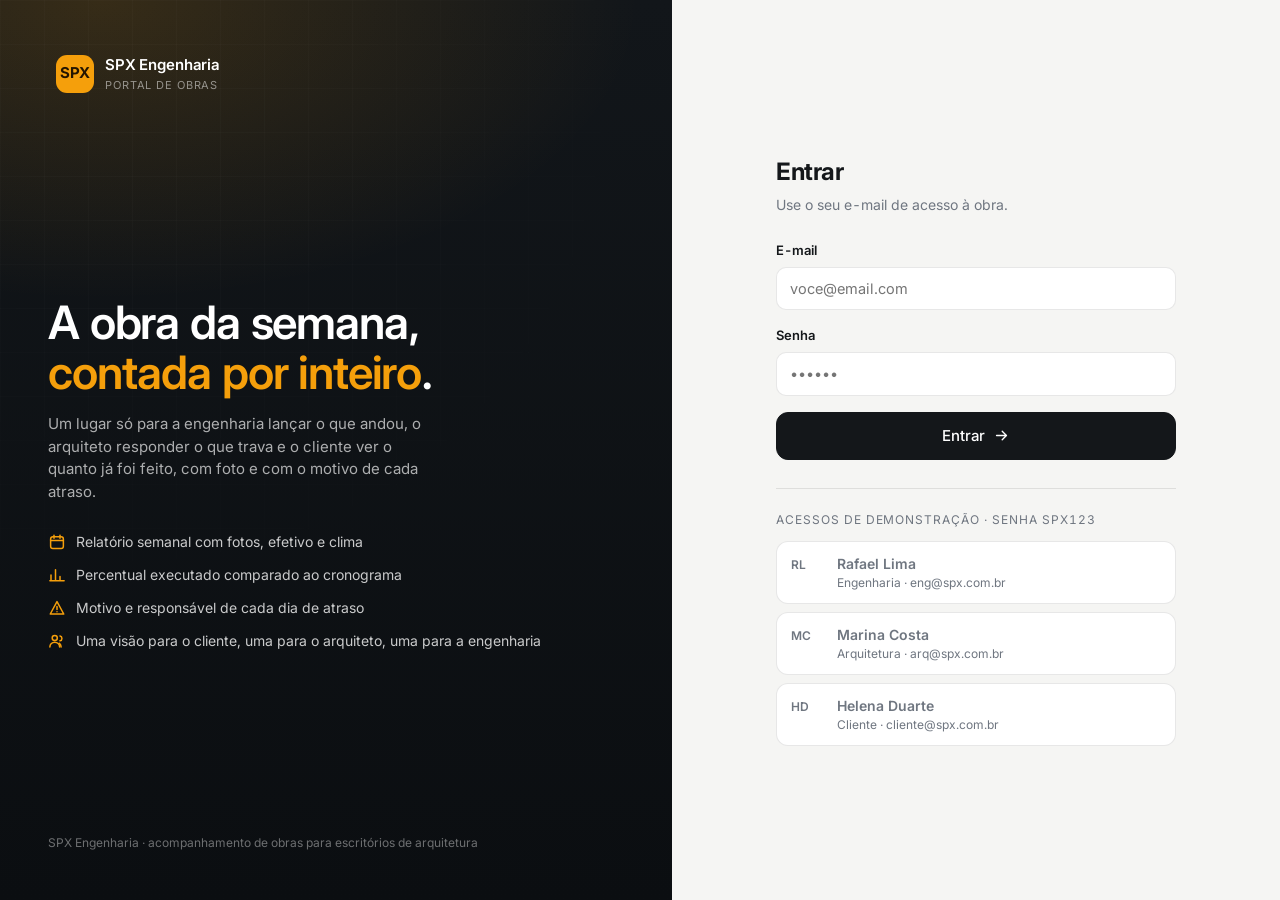
==== spx/index.html @ 7b4299b1 "Portal de obras da SPX para acompanhamento semanal Aplicativo em spx/ para a engenharia acompanhar o" ====
<!doctype html>
<html lang="pt-BR">
<head>
<meta charset="utf-8">
<meta name="viewport" content="width=device-width, initial-scale=1, viewport-fit=cover">
<title>SPX Engenharia · Portal de Obras</title>
<meta name="description" content="Portal da SPX Engenharia para acompanhar obras com escritórios de arquitetura: relatório semanal com fotos, percentual executado, motivos de atraso e uma visão para o cliente, uma para o arquiteto e uma para a engenharia.">
<meta name="theme-color" content="#12161a">
<meta name="color-scheme" content="light">
<link rel="preconnect" href="https://fonts.googleapis.com">
<link rel="preconnect" href="https://fonts.gstatic.com" crossorigin>
<link href="https://fonts.googleapis.com/css2?family=Inter:wght@400;500;600;700&display=swap" rel="stylesheet">
<link rel="stylesheet" href="assets/css/app.css">
<link rel="icon" href="data:image/svg+xml,<svg xmlns='http://www.w3.org/2000/svg' viewBox='0 0 100 100'><rect width='100' height='100' rx='24' fill='%2312161a'/><text y='64' x='50' text-anchor='middle' font-size='34' font-family='sans-serif' font-weight='700' fill='%23f59f0b'>SPX</text></svg>">
</head>
<body>

<div id="app">
  <div style="min-height:100dvh;display:grid;place-items:center;color:#6f7680;font-family:sans-serif">
    Carregando o portal...
  </div>
</div>

<noscript>
  <p style="padding:24px;font-family:sans-serif">
    Este portal precisa de JavaScript ativo para funcionar.
  </p>
</noscript>

<script src="assets/js/db.js"></script>
<script src="assets/js/ui.js"></script>
<script src="assets/js/telas.js"></script>
<script src="assets/js/app.js"></script>
</body>
</html>
---- spx/assets/css/app.css ----
/* ============================================================
   SPX Engenharia · Portal de Obras
   Sistema visual: grafite + âmbar de sinalização
   ============================================================ */

:root{
  --bg:#f5f5f3;
  --surface:#fff;
  --surface-2:#fafaf8;
  --ink:#14171a;
  --ink-2:#3d444d;
  --muted:#6f7680;
  --line:rgba(20,23,26,.10);
  --line-2:rgba(20,23,26,.06);

  --brand:#12161a;
  --brand-2:#1b2127;
  --accent:#f59f0b;
  --accent-ink:#7a4a00;
  --accent-soft:#fef3dd;

  --ok:#16a34a;      --ok-soft:#e7f6ec;
  --warn:#d97706;    --warn-soft:#fdf0dc;
  --bad:#dc2626;     --bad-soft:#fdeaea;
  --info:#2563eb;    --info-soft:#e8effd;

  --r-sm:8px; --r:12px; --r-lg:18px; --r-xl:24px;
  --shadow:0 1px 2px rgba(16,20,24,.05), 0 8px 24px -12px rgba(16,20,24,.18);
  --shadow-lg:0 24px 60px -24px rgba(16,20,24,.35);
  --side-w:250px;
  --font:'Inter',-apple-system,BlinkMacSystemFont,'Segoe UI',sans-serif;
}

*,*::before,*::after{box-sizing:border-box}
html{-webkit-text-size-adjust:100%}
body{
  margin:0;background:var(--bg);color:var(--ink);
  font-family:var(--font);font-size:15px;line-height:1.5;
  -webkit-font-smoothing:antialiased;
  font-variant-numeric:tabular-nums;
}
h1,h2,h3,h4,p,figure{margin:0}
button,input,select,textarea{font:inherit;color:inherit}
a{color:inherit;text-decoration:none}
img{max-width:100%;display:block}
/* Todo ícone do app é traçado, nunca preenchido. Regras específicas
   mais adiante ajustam tamanho onde ele precisa ser maior. */
svg{display:block}
svg:not(.donut){width:18px;height:18px;flex:none;fill:none;stroke:currentColor;stroke-width:1.75;stroke-linecap:round;stroke-linejoin:round}
.donut-legend svg,.card__head > svg,.chip svg,.tag svg,.pend__m svg{width:16px;height:16px}
[hidden]{display:none !important}

.sr{position:absolute;width:1px;height:1px;padding:0;margin:-1px;overflow:hidden;clip:rect(0 0 0 0);white-space:nowrap;border:0}

/* ───────────────────────── Login ───────────────────────── */
.login{
  min-height:100dvh;display:grid;grid-template-columns:1.05fr .95fr;
  background:var(--brand);color:#fff;
}
.login__side{
  padding:48px;display:flex;flex-direction:column;justify-content:space-between;
  background:
    radial-gradient(900px 500px at 15% 0%, rgba(245,159,11,.16), transparent 60%),
    linear-gradient(180deg,#12161a,#0b0e11);
  position:relative;overflow:hidden;
}
.login__side::after{
  content:"";position:absolute;inset:0;opacity:.5;
  background-image:linear-gradient(rgba(255,255,255,.045) 1px,transparent 1px),
                   linear-gradient(90deg,rgba(255,255,255,.045) 1px,transparent 1px);
  background-size:44px 44px;
  -webkit-mask-image:radial-gradient(120% 90% at 20% 10%,#000,transparent 75%);
          mask-image:radial-gradient(120% 90% at 20% 10%,#000,transparent 75%);
}
.login__side > *{position:relative;z-index:1}
.login__pitch h1{font-size:clamp(30px,4.2vw,46px);line-height:1.08;letter-spacing:-.025em;font-weight:600;margin-bottom:16px}
.login__pitch h1 em{font-style:normal;color:var(--accent)}
.login__pitch p{color:rgba(255,255,255,.66);max-width:44ch}
.login__feats{list-style:none;padding:0;margin:28px 0 0;display:grid;gap:12px}
.login__feats li{display:flex;gap:10px;align-items:flex-start;color:rgba(255,255,255,.78);font-size:14px}
.login__feats svg{width:18px;height:18px;flex:none;margin-top:2px;stroke:var(--accent);stroke-width:2;fill:none}
.login__form{background:var(--bg);color:var(--ink);display:flex;align-items:center;justify-content:center;padding:40px 24px}
.login__box{width:min(400px,100%)}
.login__box h2{font-size:24px;letter-spacing:-.02em;margin-bottom:4px}
.login__box .sub{color:var(--muted);font-size:14px;margin-bottom:26px}
.login__err{background:var(--bad-soft);color:var(--bad);border-radius:var(--r);padding:10px 14px;font-size:13px;margin-bottom:14px}
.demo{margin-top:28px;padding-top:22px;border-top:1px solid var(--line)}
.demo__t{font-size:12px;letter-spacing:.08em;text-transform:uppercase;color:var(--muted);margin-bottom:12px}
.demo__grid{display:grid;gap:8px}
.demo__btn{
  display:flex;align-items:center;gap:12px;width:100%;text-align:left;cursor:pointer;
  background:var(--surface);border:1px solid var(--line);border-radius:var(--r);padding:11px 14px;transition:.15s;
}
.demo__btn:hover{border-color:var(--ink);transform:translateY(-1px)}
.demo__btn b{display:block;font-size:14px;font-weight:600}
.demo__btn span{display:block;font-size:12px;color:var(--muted)}

/* ───────────────────────── Shell ───────────────────────── */
.shell{display:grid;grid-template-columns:var(--side-w) 1fr;min-height:100dvh}

.side{
  background:var(--brand);color:#fff;display:flex;flex-direction:column;
  position:sticky;top:0;height:100dvh;padding:20px 14px;z-index:40;
}
.logo{display:flex;align-items:center;gap:11px;padding:6px 8px 22px}
.logo__mark{
  width:38px;height:38px;border-radius:11px;flex:none;display:grid;place-items:center;
  background:var(--accent);color:#241500;font-weight:700;letter-spacing:-.03em;font-size:15px;
}
.logo__txt b{display:block;font-size:15px;font-weight:600;letter-spacing:-.01em}
.logo__txt span{display:block;font-size:11px;color:rgba(255,255,255,.5);letter-spacing:.08em;text-transform:uppercase}

.side__scroll{flex:1;overflow-y:auto;margin:0 -6px;padding:0 6px}
.side__lbl{font-size:11px;letter-spacing:.09em;text-transform:uppercase;color:rgba(255,255,255,.38);padding:16px 10px 8px}
.nav{display:grid;gap:2px}
.nav a{
  display:flex;align-items:center;gap:11px;padding:10px 11px;border-radius:10px;
  color:rgba(255,255,255,.72);font-size:14px;transition:.14s;cursor:pointer;
}
.nav a svg{width:18px;height:18px;flex:none;stroke:currentColor;stroke-width:1.7;fill:none;stroke-linecap:round;stroke-linejoin:round}
.nav a:hover{background:rgba(255,255,255,.07);color:#fff}
.nav a.is-on{background:var(--brand-2);color:#fff;box-shadow:inset 2px 0 0 var(--accent)}
.nav a .badge{margin-left:auto}

.obra-pick{
  display:flex;align-items:center;gap:10px;width:100%;cursor:pointer;text-align:left;
  background:var(--brand-2);border:1px solid rgba(255,255,255,.09);border-radius:var(--r);
  padding:10px 12px;color:#fff;transition:.15s;
}
.obra-pick:hover{border-color:rgba(255,255,255,.24)}
.obra-pick__i{width:34px;height:34px;border-radius:9px;flex:none;display:grid;place-items:center;background:rgba(245,159,11,.16);color:var(--accent);font-weight:600;font-size:13px}
.obra-pick__t{min-width:0;flex:1}
.obra-pick__t b{display:block;font-size:13px;font-weight:600;white-space:nowrap;overflow:hidden;text-overflow:ellipsis}
.obra-pick__t span{display:block;font-size:11px;color:rgba(255,255,255,.5)}
.obra-pick svg.chev{width:16px;height:16px;flex:none;stroke:rgba(255,255,255,.5);stroke-width:2;fill:none}

.side__foot{border-top:1px solid rgba(255,255,255,.09);padding-top:14px;margin-top:8px}
.me{display:flex;align-items:center;gap:10px;padding:6px 6px}
.me__av{width:34px;height:34px;border-radius:50%;flex:none;display:grid;place-items:center;font-size:12px;font-weight:600;background:rgba(255,255,255,.1);color:#fff}
.me__t{min-width:0;flex:1}
.me__t b{display:block;font-size:13px;font-weight:600;white-space:nowrap;overflow:hidden;text-overflow:ellipsis}
.me__t span{display:block;font-size:11px;color:rgba(255,255,255,.5)}
.me__out{background:none;border:0;cursor:pointer;padding:6px;border-radius:8px;color:rgba(255,255,255,.5)}
.me__out:hover{background:rgba(255,255,255,.08);color:#fff}
.me__out svg{width:17px;height:17px;stroke:currentColor;stroke-width:1.8;fill:none;stroke-linecap:round}

/* ───────────────────────── Main ───────────────────────── */
.main{min-width:0;display:flex;flex-direction:column}
.top{
  position:sticky;top:0;z-index:30;background:rgba(245,245,243,.86);backdrop-filter:blur(10px);
  border-bottom:1px solid var(--line);padding:14px 26px;display:flex;align-items:center;gap:14px;
}
.top__t{min-width:0;flex:1}
.top__t h1{font-size:19px;letter-spacing:-.02em;font-weight:600;white-space:nowrap;overflow:hidden;text-overflow:ellipsis}
.top__t p{font-size:13px;color:var(--muted);white-space:nowrap;overflow:hidden;text-overflow:ellipsis}
.burger{display:none;background:var(--surface);border:1px solid var(--line);border-radius:10px;padding:8px;cursor:pointer}
.burger svg{width:20px;height:20px;stroke:var(--ink);stroke-width:1.8;fill:none;stroke-linecap:round}
.view{padding:26px;max-width:1240px;width:100%;margin:0 auto;flex:1}

/* ───────────────────────── Componentes ───────────────────────── */
.btn{
  display:inline-flex;align-items:center;justify-content:center;gap:8px;cursor:pointer;
  border:1px solid var(--line);background:var(--surface);border-radius:10px;
  padding:9px 15px;font-size:14px;font-weight:500;transition:.15s;white-space:nowrap;
}
.btn:hover{border-color:var(--ink);transform:translateY(-1px)}
.btn:active{transform:none}
.btn svg{width:17px;height:17px;stroke:currentColor;stroke-width:1.9;fill:none;stroke-linecap:round;stroke-linejoin:round}
.btn--dark{background:var(--ink);border-color:var(--ink);color:#fff}
.btn--dark:hover{background:#000}
.btn--accent{background:var(--accent);border-color:var(--accent);color:#2b1a00;font-weight:600}
.btn--accent:hover{filter:brightness(1.05)}
.btn--ghost{background:transparent;border-color:transparent;color:var(--ink-2)}
.btn--ghost:hover{background:rgba(20,23,26,.05);border-color:transparent;transform:none}
.btn--bad{color:var(--bad);border-color:var(--line)}
.btn--bad:hover{border-color:var(--bad);background:var(--bad-soft)}
.btn--lg{padding:12px 20px;font-size:15px;border-radius:12px}
.btn--sm{padding:6px 11px;font-size:13px;border-radius:9px}
.btn--block{width:100%}
.btn:disabled{opacity:.5;cursor:not-allowed;transform:none}

.card{background:var(--surface);border:1px solid var(--line);border-radius:var(--r-lg);padding:20px}
.card--flat{box-shadow:none}
.card__head{display:flex;align-items:center;gap:12px;margin-bottom:16px}
.card__head h2,.card__head h3{font-size:15px;font-weight:600;letter-spacing:-.01em;flex:1;min-width:0}
.card__head .btn{margin-left:auto}

.grid{display:grid;gap:16px}
.g-2{grid-template-columns:repeat(2,minmax(0,1fr))}
.g-3{grid-template-columns:repeat(3,minmax(0,1fr))}
.g-4{grid-template-columns:repeat(4,minmax(0,1fr))}
.split{display:grid;grid-template-columns:minmax(0,1.6fr) minmax(0,1fr);gap:16px;align-items:start}

.sec-t{display:flex;align-items:center;gap:12px;margin:26px 0 14px}
.sec-t h2{font-size:16px;font-weight:600;letter-spacing:-.015em}
.sec-t .btn{margin-left:auto}
.sec-t:first-child{margin-top:0}

.tag{
  display:inline-flex;align-items:center;gap:5px;font-size:11.5px;font-weight:600;
  padding:3px 9px;border-radius:99px;background:rgba(20,23,26,.06);color:var(--ink-2);
  letter-spacing:.01em;white-space:nowrap;
}
.tag--ok{background:var(--ok-soft);color:#0f7034}
.tag--warn{background:var(--warn-soft);color:#9a5700}
.tag--bad{background:var(--bad-soft);color:var(--bad)}
.tag--info{background:var(--info-soft);color:#1d4ed8}
.tag--accent{background:var(--accent-soft);color:var(--accent-ink)}
.tag .dot{width:6px;height:6px;border-radius:50%;background:currentColor}
.badge{
  min-width:20px;height:20px;padding:0 6px;border-radius:99px;background:var(--accent);color:#2b1a00;
  font-size:11px;font-weight:700;display:inline-grid;place-items:center;
}
.badge--bad{background:var(--bad);color:#fff}
.badge--soft{background:rgba(255,255,255,.14);color:#fff}

.kpi{background:var(--surface);border:1px solid var(--line);border-radius:var(--r-lg);padding:16px 18px}
.kpi__k{font-size:12px;color:var(--muted);display:flex;align-items:center;gap:6px;margin-bottom:8px}
.kpi__v{font-size:27px;font-weight:600;letter-spacing:-.03em;line-height:1.1}
.kpi__v small{font-size:15px;font-weight:500;color:var(--muted);margin-left:2px}
.kpi__s{font-size:12.5px;color:var(--muted);margin-top:5px}

.track{height:7px;border-radius:99px;background:rgba(20,23,26,.08);overflow:hidden}
.track i{display:block;height:100%;border-radius:99px;background:var(--ink);width:var(--w,0%);transition:width .6s cubic-bezier(.2,.8,.2,1)}
.track i.is-ok{background:var(--ok)} .track i.is-warn{background:var(--warn)} .track i.is-bad{background:var(--bad)}

/* Donut de progresso */
.donut{--pct:0}
.donut .ring-bg{stroke:rgba(20,23,26,.09)}
.donut .ring-fg{stroke:var(--ink);stroke-linecap:round;transition:stroke-dashoffset .8s cubic-bezier(.2,.8,.2,1)}
.donut.is-ok .ring-fg{stroke:var(--ok)}
.donut.is-warn .ring-fg{stroke:var(--warn)}
.donut.is-bad .ring-fg{stroke:var(--bad)}
.donut .ring-meta{stroke:var(--ink);opacity:.42}
.donut .pct{font-weight:600;letter-spacing:-.04em;fill:var(--ink)}
.donut .pct-sub{fill:var(--muted);font-weight:500}
.donut-wrap{display:flex;align-items:center;gap:18px}
.donut-legend{font-size:12.5px;color:var(--muted);display:grid;gap:7px}
.donut-legend b{color:var(--ink);font-weight:600}
.donut-legend .li{display:flex;align-items:center;gap:8px}
.donut-legend .key{width:9px;height:9px;border-radius:3px;flex:none;background:var(--ink)}
.donut-legend .key--meta{background:transparent;border:1.5px dashed var(--muted)}

/* Cartão de obra */
.obra-card{
  display:block;background:var(--surface);border:1px solid var(--line);border-radius:var(--r-lg);
  padding:18px;transition:.18s;cursor:pointer;
}
.obra-card:hover{transform:translateY(-2px);box-shadow:var(--shadow);border-color:rgba(20,23,26,.18)}
.obra-card__h{display:flex;gap:14px;align-items:flex-start;margin-bottom:14px}
.obra-card__h h3{font-size:15.5px;font-weight:600;letter-spacing:-.015em;margin-bottom:3px}
.obra-card__h p{font-size:12.5px;color:var(--muted)}
.obra-card__b{display:flex;align-items:center;gap:16px}
.obra-card__meta{flex:1;display:grid;gap:9px;font-size:12.5px;color:var(--muted)}
.obra-card__meta .row{display:flex;justify-content:space-between;gap:8px}
.obra-card__meta b{color:var(--ink);font-weight:600}

/* Timeline semanal */
.tl{display:grid;gap:14px;position:relative}
.tl::before{content:"";position:absolute;left:15px;top:12px;bottom:12px;width:2px;background:var(--line);border-radius:2px}
.rel{position:relative;padding-left:44px}
.rel__dot{
  position:absolute;left:6px;top:14px;width:20px;height:20px;border-radius:50%;
  background:var(--surface);border:2px solid var(--ink);display:grid;place-items:center;
}
.rel__dot i{width:7px;height:7px;border-radius:50%;background:var(--ink)}
.rel__dot.is-bad{border-color:var(--bad)} .rel__dot.is-bad i{background:var(--bad)}
.rel__dot.is-ok{border-color:var(--ok)} .rel__dot.is-ok i{background:var(--ok)}
.rel__card{background:var(--surface);border:1px solid var(--line);border-radius:var(--r-lg);padding:18px;transition:.16s}
.rel__card:hover{border-color:rgba(20,23,26,.18)}
.rel__h{display:flex;align-items:center;gap:10px;flex-wrap:wrap;margin-bottom:10px}
.rel__h h3{font-size:14.5px;font-weight:600}
.rel__h .when{font-size:12.5px;color:var(--muted)}
.rel__txt{font-size:14px;color:var(--ink-2);white-space:pre-wrap;overflow-wrap:anywhere}
.rel__foot{display:flex;align-items:center;gap:14px;flex-wrap:wrap;margin-top:14px;padding-top:13px;border-top:1px solid var(--line-2);font-size:12.5px;color:var(--muted)}
.rel__foot .i{display:flex;align-items:center;gap:6px}
.rel__foot svg{width:15px;height:15px;stroke:currentColor;stroke-width:1.7;fill:none;stroke-linecap:round}

/* Fotos */
.fotos{display:grid;grid-template-columns:repeat(auto-fill,minmax(150px,1fr));gap:10px}
.foto{
  position:relative;aspect-ratio:4/3;border-radius:var(--r);overflow:hidden;background:var(--surface-2);
  border:1px solid var(--line);cursor:zoom-in;
}
.foto img{width:100%;height:100%;object-fit:cover;transition:.3s}
.foto:hover img{transform:scale(1.04)}
.foto__cap{
  position:absolute;left:0;right:0;bottom:0;padding:18px 10px 8px;font-size:11.5px;color:#fff;
  background:linear-gradient(transparent,rgba(0,0,0,.78));line-height:1.35;
}
.foto__del{
  position:absolute;top:6px;right:6px;width:26px;height:26px;border-radius:8px;cursor:pointer;
  background:rgba(0,0,0,.6);border:0;color:#fff;display:grid;place-items:center;opacity:0;transition:.15s;
}
.foto:hover .foto__del{opacity:1}
.foto__del svg{width:14px;height:14px;stroke:currentColor;stroke-width:2;fill:none}

.lightbox{position:fixed;inset:0;z-index:90;background:rgba(8,10,12,.92);display:grid;place-items:center;padding:24px}
.lightbox img{max-width:min(1100px,94vw);max-height:82vh;width:auto;border-radius:var(--r)}
.lightbox p{color:rgba(255,255,255,.8);font-size:13.5px;margin-top:14px;text-align:center;max-width:70ch}
.lightbox__x{position:absolute;top:18px;right:18px;background:rgba(255,255,255,.1);border:0;color:#fff;border-radius:10px;padding:9px;cursor:pointer}
.lightbox__x svg{width:20px;height:20px;stroke:currentColor;stroke-width:2;fill:none}

/* Formulários */
.field{margin-bottom:16px}
.field > label,.lbl{display:block;font-size:13px;font-weight:600;margin-bottom:6px}
.hint{font-size:12.5px;color:var(--muted);margin-top:6px}
.inp,.sel,.txt{
  width:100%;background:var(--surface);border:1px solid var(--line);border-radius:10px;
  padding:10px 13px;font-size:14.5px;transition:.15s;
}
.inp:focus,.sel:focus,.txt:focus{outline:none;border-color:var(--ink);box-shadow:0 0 0 3px rgba(20,23,26,.07)}
.txt{min-height:110px;resize:vertical;line-height:1.55}
.sel{appearance:none;background-image:url("data:image/svg+xml,%3Csvg xmlns='http://www.w3.org/2000/svg' viewBox='0 0 24 24' fill='none' stroke='%236f7680' stroke-width='2'%3E%3Cpath d='m6 9 6 6 6-6'/%3E%3C/svg%3E");background-repeat:no-repeat;background-position:right 11px center;background-size:17px;padding-right:36px}
.row2{display:grid;grid-template-columns:1fr 1fr;gap:14px}
.row3{display:grid;grid-template-columns:repeat(3,1fr);gap:14px}

.seg{display:inline-flex;background:rgba(20,23,26,.06);border-radius:11px;padding:3px;gap:3px;flex-wrap:wrap}
.seg button{
  border:0;background:transparent;border-radius:9px;padding:7px 14px;font-size:13.5px;font-weight:500;
  cursor:pointer;color:var(--ink-2);transition:.14s;
}
.seg button.is-on{background:var(--surface);color:var(--ink);font-weight:600;box-shadow:var(--shadow)}

.chips{display:flex;flex-wrap:wrap;gap:8px}
.chip{
  display:inline-flex;align-items:center;gap:7px;border:1px solid var(--line);background:var(--surface);
  border-radius:99px;padding:7px 13px;font-size:13px;cursor:pointer;transition:.14s;
}
.chip:hover{border-color:var(--ink)}
.chip.is-on{background:var(--ink);border-color:var(--ink);color:#fff}

.drop{
  border:1.5px dashed rgba(20,23,26,.2);border-radius:var(--r-lg);padding:26px;text-align:center;
  cursor:pointer;transition:.16s;background:var(--surface-2);
}
.drop:hover,.drop.is-over{border-color:var(--accent);background:var(--accent-soft)}
.drop svg{width:26px;height:26px;margin:0 auto 10px;stroke:var(--muted);stroke-width:1.6;fill:none;stroke-linecap:round;stroke-linejoin:round}
.drop b{display:block;font-size:14px;margin-bottom:3px}
.drop span{font-size:12.5px;color:var(--muted)}

.up-grid{display:grid;grid-template-columns:repeat(auto-fill,minmax(160px,1fr));gap:12px;margin-top:14px}
.up{border:1px solid var(--line);border-radius:var(--r);overflow:hidden;background:var(--surface)}
.up__img{aspect-ratio:4/3;background:var(--surface-2)}
.up__img img{width:100%;height:100%;object-fit:cover}
.up__b{padding:8px}
.up__b input{width:100%;border:0;background:transparent;font-size:12.5px;padding:4px 2px}
.up__b input:focus{outline:none}
.up__b .x{width:100%;margin-top:4px;border:0;background:rgba(20,23,26,.05);border-radius:7px;padding:5px;font-size:12px;color:var(--bad);cursor:pointer}

/* Etapas */
.etapa{display:flex;align-items:center;gap:14px;padding:13px 0;border-bottom:1px solid var(--line-2)}
.etapa:last-child{border-bottom:0}
.etapa__t{flex:1;min-width:0}
.etapa__t b{display:block;font-size:14px;font-weight:600;letter-spacing:-.01em}
.etapa__t span{display:block;font-size:12px;color:var(--muted);margin-top:2px}
.etapa__bar{width:min(260px,34vw);flex:none}
.etapa__pct{width:52px;text-align:right;font-size:14px;font-weight:600;flex:none}
.etapa__rng{width:min(260px,34vw);flex:none}
input[type=range]{width:100%;accent-color:var(--ink);height:22px}

/* Linha de etapa empilhada: nome em cima, barra embaixo */
.et-linha{margin-bottom:13px}
.et-linha:last-child{margin-bottom:0}
.et-linha__h{display:flex;justify-content:space-between;align-items:baseline;gap:10px;margin-bottom:6px;font-size:13px}
.et-linha__h b{font-weight:600;letter-spacing:-.01em}
.et-linha__h span{color:var(--muted);font-weight:600;flex:none}

/* Pendências */
.pend{display:flex;gap:13px;padding:15px;border:1px solid var(--line);border-radius:var(--r);background:var(--surface);align-items:flex-start;transition:.15s}
.pend:hover{border-color:rgba(20,23,26,.18)}
.pend__i{width:34px;height:34px;border-radius:10px;flex:none;display:grid;place-items:center}
.pend__i svg{width:17px;height:17px;stroke:currentColor;stroke-width:1.8;fill:none;stroke-linecap:round}
.pend__t{flex:1;min-width:0}
.pend__t b{display:block;font-size:14px;font-weight:600;margin-bottom:3px}
.pend__t p{font-size:13px;color:var(--ink-2);overflow-wrap:anywhere}
.pend__m{display:flex;gap:12px;flex-wrap:wrap;font-size:12px;color:var(--muted);margin-top:8px}

/* Barras de motivos de atraso */
.bars{display:grid;gap:11px}
.bar{display:grid;grid-template-columns:minmax(90px,140px) 1fr auto;gap:11px;align-items:center;font-size:13px}
.bar__t{color:var(--ink-2);overflow:hidden;text-overflow:ellipsis;white-space:nowrap}
.bar__v{font-weight:600;font-size:13px}
.bar__b{height:9px;border-radius:99px;background:rgba(20,23,26,.06);overflow:hidden}
.bar__b i{display:block;height:100%;border-radius:99px;background:var(--bad);opacity:.85;width:var(--w,0%)}

/* Comentários */
.cmt{display:flex;gap:11px;padding:13px 0;border-bottom:1px solid var(--line-2)}
.cmt:last-child{border-bottom:0}
.cmt__av{width:32px;height:32px;border-radius:50%;flex:none;display:grid;place-items:center;font-size:11.5px;font-weight:600;background:rgba(20,23,26,.07)}
.cmt__b{flex:1;min-width:0}
.cmt__h{display:flex;align-items:baseline;gap:8px;flex-wrap:wrap;margin-bottom:3px}
.cmt__h b{font-size:13.5px;font-weight:600}
.cmt__h span{font-size:11.5px;color:var(--muted)}
.cmt__b p{font-size:13.5px;color:var(--ink-2);white-space:pre-wrap;overflow-wrap:anywhere}

/* Estado vazio */
.empty{text-align:center;padding:44px 20px;color:var(--muted)}
.empty svg{width:38px;height:38px;margin:0 auto 14px;stroke:rgba(20,23,26,.24);stroke-width:1.4;fill:none;stroke-linecap:round;stroke-linejoin:round}
.empty b{display:block;color:var(--ink);font-size:15px;margin-bottom:5px}
.empty p{font-size:13.5px;max-width:42ch;margin:0 auto}
.empty .btn{margin-top:16px}

/* Modal */
.modal-bg{position:fixed;inset:0;background:rgba(10,12,14,.5);backdrop-filter:blur(3px);z-index:80;display:grid;place-items:center;padding:20px;overflow-y:auto}
.modal{background:var(--surface);border-radius:var(--r-xl);width:min(560px,100%);box-shadow:var(--shadow-lg);max-height:90dvh;display:flex;flex-direction:column;margin:auto}
.modal__h{padding:20px 22px 0;display:flex;align-items:center;gap:12px}
.modal__h h3{font-size:17px;font-weight:600;letter-spacing:-.02em;flex:1}
.modal__b{padding:18px 22px;overflow-y:auto}
.modal__f{padding:0 22px 20px;display:flex;gap:9px;justify-content:flex-end;flex-wrap:wrap}
.x-btn{background:none;border:0;cursor:pointer;padding:6px;border-radius:8px;color:var(--muted)}
.x-btn:hover{background:rgba(20,23,26,.06)}
.x-btn svg{width:19px;height:19px;stroke:currentColor;stroke-width:2;fill:none}

/* Toast */
.toasts{position:fixed;bottom:20px;right:20px;z-index:100;display:grid;gap:9px;max-width:min(340px,90vw)}
.toast{
  background:var(--ink);color:#fff;border-radius:var(--r);padding:12px 15px;font-size:13.5px;
  box-shadow:var(--shadow-lg);animation:up .25s cubic-bezier(.2,.8,.2,1);display:flex;gap:9px;align-items:flex-start;
}
.toast svg{width:17px;height:17px;flex:none;margin-top:1px;stroke:currentColor;stroke-width:2;fill:none;stroke-linecap:round;stroke-linejoin:round}
.toast.is-bad{background:var(--bad)}
@keyframes up{from{opacity:0;transform:translateY(10px)}to{opacity:1;transform:none}}

/* Relatório impresso */
.print-only{display:none}

@media print{
  .side,.top,.no-print,.toasts{display:none !important}
  .shell{display:block}
  .view{padding:0;max-width:none}
  body{background:#fff;font-size:12px}
  .card,.rel__card{border:1px solid #ddd;break-inside:avoid;box-shadow:none}
  .print-only{display:block}
  .fotos{grid-template-columns:repeat(3,1fr)}
  a{text-decoration:none}
}

/* Responsivo */
@media (max-width:1080px){
  .g-4{grid-template-columns:repeat(2,minmax(0,1fr))}
  .split{grid-template-columns:1fr}
}
@media (max-width:860px){
  .login{grid-template-columns:1fr}
  .login__side{padding:32px 24px;min-height:auto}
  .login__feats{display:none}
  .shell{grid-template-columns:1fr}
  .side{
    position:fixed;inset:0 auto 0 0;width:min(290px,86vw);transform:translateX(-102%);
    transition:transform .24s cubic-bezier(.2,.8,.2,1);box-shadow:var(--shadow-lg);
  }
  .side.is-open{transform:none}
  .scrim{position:fixed;inset:0;background:rgba(10,12,14,.45);z-index:39}
  .burger{display:grid;place-items:center}
  .top{padding:12px 16px}
  .view{padding:18px 16px 40px}
  .g-3,.g-2{grid-template-columns:1fr}
  .row2,.row3{grid-template-columns:1fr}
  .etapa{flex-wrap:wrap}
  .etapa__bar,.etapa__rng{width:100%;order:3}
}
@media (max-width:520px){
  .g-4{grid-template-columns:1fr}
  .donut-wrap{flex-direction:column;align-items:flex-start}
}
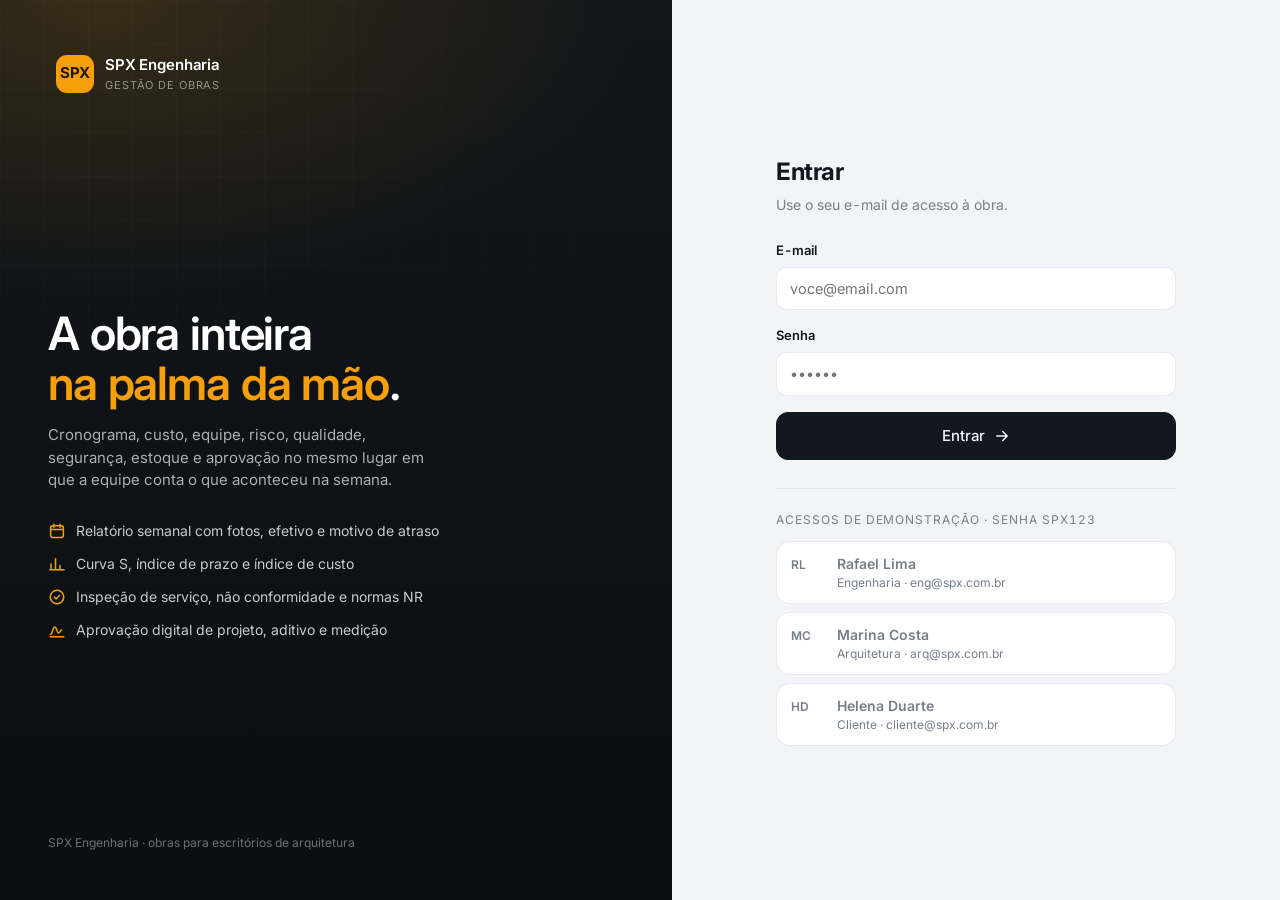
==== commit 9da869e9: "Sistema de gestão de obras da SPX no celular Amplia o portal de acompanhamento para o sistema que a " ====
--- a/spx/index.html
+++ b/spx/index.html
@@ -3,8 +3,8 @@
 <head>
 <meta charset="utf-8">
 <meta name="viewport" content="width=device-width, initial-scale=1, viewport-fit=cover">
-<title>SPX Engenharia · Portal de Obras</title>
-<meta name="description" content="Portal da SPX Engenharia para acompanhar obras com escritórios de arquitetura: relatório semanal com fotos, percentual executado, motivos de atraso e uma visão para o cliente, uma para o arquiteto e uma para a engenharia.">
+<title>SPX Engenharia · Gestão de Obras</title>
+<meta name="description" content="Sistema da SPX Engenharia para gerir obras com escritórios de arquitetura pelo celular: cronograma, custos, recursos, riscos, qualidade, segurança, estoque, compras, documentação, aprovações e o relatório semanal com fotos.">
 <meta name="theme-color" content="#12161a">
 <meta name="color-scheme" content="light">
 <link rel="preconnect" href="https://fonts.googleapis.com">
@@ -27,9 +27,18 @@
   </p>
 </noscript>
 
+<script src="assets/js/wbs.js"></script>
+<script src="assets/js/gestao.js"></script>
+<script src="assets/js/seed-gestao.js"></script>
 <script src="assets/js/db.js"></script>
 <script src="assets/js/ui.js"></script>
+<script src="assets/js/graficos.js"></script>
 <script src="assets/js/telas.js"></script>
+<script src="assets/js/mod-planejamento.js"></script>
+<script src="assets/js/mod-execucao.js"></script>
+<script src="assets/js/mod-suprimentos.js"></script>
+<script src="assets/js/mod-financeiro.js"></script>
+<script src="assets/js/mod-gestao.js"></script>
 <script src="assets/js/app.js"></script>
 </body>
 </html>
--- a/spx/assets/css/app.css
+++ b/spx/assets/css/app.css
@@ -4,31 +4,91 @@
    ============================================================ */
 
 :root{
-  --bg:#f5f5f3;
+  color-scheme:light;
+
+  --bg:#f3f4f7;
   --surface:#fff;
-  --surface-2:#fafaf8;
-  --ink:#14171a;
-  --ink-2:#3d444d;
-  --muted:#6f7680;
-  --line:rgba(20,23,26,.10);
-  --line-2:rgba(20,23,26,.06);
-
-  --brand:#12161a;
-  --brand-2:#1b2127;
+  --surface-2:#f6f7fa;
+  --ink:#131720;
+  --ink-2:#414954;
+  --muted:#767f8b;
+  --line:rgba(19,23,32,.09);
+  --line-2:rgba(19,23,32,.05);
+
+  --brand:#151a22;
+  --brand-2:#1e242e;
+  --brand-ink:#fff;
   --accent:#f59f0b;
   --accent-ink:#7a4a00;
-  --accent-soft:#fef3dd;
-
-  --ok:#16a34a;      --ok-soft:#e7f6ec;
-  --warn:#d97706;    --warn-soft:#fdf0dc;
-  --bad:#dc2626;     --bad-soft:#fdeaea;
-  --info:#2563eb;    --info-soft:#e8effd;
-
-  --r-sm:8px; --r:12px; --r-lg:18px; --r-xl:24px;
-  --shadow:0 1px 2px rgba(16,20,24,.05), 0 8px 24px -12px rgba(16,20,24,.18);
-  --shadow-lg:0 24px 60px -24px rgba(16,20,24,.35);
-  --side-w:250px;
+  --accent-soft:#fdf1dc;
+
+  --ok:#16a34a;      --ok-soft:#e6f6ec;      --ok-ink:#0f7034;
+  --warn:#d97706;    --warn-soft:#fdf0dc;    --warn-ink:#7a4600;
+  --bad:#dc2626;     --bad-soft:#fdeaea;     --bad-ink:#b01c1c;
+  --info:#2563eb;    --info-soft:#e8effd;    --info-ink:#1d4ed8;
+
+  /* cores dos gráficos, conferidas para contraste e daltonismo */
+  --viz-dado:#2a78d6;
+  --viz-plano:#8b8f96;
+  --risco-baixo:#15803d;
+  --risco-medio:#b98a00;
+  --risco-alto:#a51c1c;
+
+  /* fundos suaves dos blocos de ícone */
+  --t1:#e8f0fe; --t1i:#1d4ed8;
+  --t2:#e7f6ec; --t2i:#0f7034;
+  --t3:#fdf1dc; --t3i:#8a5200;
+  --t4:#f1ecfd; --t4i:#5b34c7;
+  --t5:#fde9f0; --t5i:#a81a54;
+  --t6:#e6f4f6; --t6i:#0f6d7a;
+
+  --r-sm:10px; --r:14px; --r-lg:20px; --r-xl:26px;
+  --shadow:0 1px 2px rgba(19,23,32,.04), 0 10px 26px -14px rgba(19,23,32,.20);
+  --shadow-lg:0 26px 64px -26px rgba(19,23,32,.42);
+  --side-w:252px;
   --font:'Inter',-apple-system,BlinkMacSystemFont,'Segoe UI',sans-serif;
+}
+
+/* Tema escuro: mesmos papéis, degraus escolhidos para o fundo escuro. */
+:root[data-tema="escuro"]{
+  color-scheme:dark;
+
+  --bg:#10141a;
+  --surface:#181c22;
+  --surface-2:#1f242c;
+  --ink:#eef1f5;
+  --ink-2:#c3cad3;
+  --muted:#8d97a4;
+  --line:rgba(255,255,255,.10);
+  --line-2:rgba(255,255,255,.06);
+
+  --brand:#181c22;
+  --brand-2:#232932;
+  --brand-ink:#eef1f5;
+  --accent:#f5b02e;
+  --accent-ink:#2b1a00;
+  --accent-soft:#2e2413;
+
+  --ok:#34a06a;      --ok-soft:#16281f;      --ok-ink:#5cc38c;
+  --warn:#d09a25;    --warn-soft:#2c2413;    --warn-ink:#e8bb5c;
+  --bad:#e0656c;     --bad-soft:#2e1a1d;     --bad-ink:#f0898f;
+  --info:#4590e6;    --info-soft:#15243a;    --info-ink:#7db2f0;
+
+  --viz-dado:#4590e6;
+  --viz-plano:#8e959f;
+  --risco-baixo:#34a06a;
+  --risco-medio:#bb8c10;
+  --risco-alto:#e0518c;
+
+  --t1:#17263c; --t1i:#7db2f0;
+  --t2:#15291f; --t2i:#5cc38c;
+  --t3:#2e2413; --t3i:#e8bb5c;
+  --t4:#231d38; --t4i:#a793f0;
+  --t5:#2f1a26; --t5i:#ec7ba6;
+  --t6:#14282c; --t6i:#5cc0cf;
+
+  --shadow:0 1px 2px rgba(0,0,0,.4), 0 12px 30px -16px rgba(0,0,0,.7);
+  --shadow-lg:0 30px 70px -28px rgba(0,0,0,.8);
 }
 
 *,*::before,*::after{box-sizing:border-box}
@@ -46,7 +106,9 @@
 /* Todo ícone do app é traçado, nunca preenchido. Regras específicas
    mais adiante ajustam tamanho onde ele precisa ser maior. */
 svg{display:block}
-svg:not(.donut){width:18px;height:18px;flex:none;fill:none;stroke:currentColor;stroke-width:1.75;stroke-linecap:round;stroke-linejoin:round}
+svg:not(.donut){fill:none;stroke:currentColor;stroke-width:1.75;stroke-linecap:round;stroke-linejoin:round}
+/* o tamanho padrão vale para ícone; gráfico e legenda medem o próprio espaço */
+svg:not(.donut):not(.chart__svg):not(.lg__m){width:18px;height:18px;flex:none}
 .donut-legend svg,.card__head > svg,.chip svg,.tag svg,.pend__m svg{width:16px;height:16px}
 [hidden]{display:none !important}
 
@@ -147,7 +209,7 @@
 /* ───────────────────────── Main ───────────────────────── */
 .main{min-width:0;display:flex;flex-direction:column}
 .top{
-  position:sticky;top:0;z-index:30;background:rgba(245,245,243,.86);backdrop-filter:blur(10px);
+  position:sticky;top:0;z-index:30;background:color-mix(in srgb, var(--bg) 88%, transparent);backdrop-filter:blur(12px);
   border-bottom:1px solid var(--line);padding:14px 26px;display:flex;align-items:center;gap:14px;
 }
 .top__t{min-width:0;flex:1}
@@ -166,12 +228,12 @@
 .btn:hover{border-color:var(--ink);transform:translateY(-1px)}
 .btn:active{transform:none}
 .btn svg{width:17px;height:17px;stroke:currentColor;stroke-width:1.9;fill:none;stroke-linecap:round;stroke-linejoin:round}
-.btn--dark{background:var(--ink);border-color:var(--ink);color:#fff}
-.btn--dark:hover{background:#000}
+.btn--dark{background:var(--ink);border-color:var(--ink);color:var(--bg)}
+.btn--dark:hover{filter:brightness(1.12)}
 .btn--accent{background:var(--accent);border-color:var(--accent);color:#2b1a00;font-weight:600}
 .btn--accent:hover{filter:brightness(1.05)}
 .btn--ghost{background:transparent;border-color:transparent;color:var(--ink-2)}
-.btn--ghost:hover{background:rgba(20,23,26,.05);border-color:transparent;transform:none}
+.btn--ghost:hover{background:color-mix(in srgb, var(--ink) 5%, transparent);border-color:transparent;transform:none}
 .btn--bad{color:var(--bad);border-color:var(--line)}
 .btn--bad:hover{border-color:var(--bad);background:var(--bad-soft)}
 .btn--lg{padding:12px 20px;font-size:15px;border-radius:12px}
@@ -198,7 +260,7 @@
 
 .tag{
   display:inline-flex;align-items:center;gap:5px;font-size:11.5px;font-weight:600;
-  padding:3px 9px;border-radius:99px;background:rgba(20,23,26,.06);color:var(--ink-2);
+  padding:3px 9px;border-radius:99px;background:color-mix(in srgb, var(--ink) 6%, transparent);color:var(--ink-2);
   letter-spacing:.01em;white-space:nowrap;
 }
 .tag--ok{background:var(--ok-soft);color:#0f7034}
@@ -220,13 +282,13 @@
 .kpi__v small{font-size:15px;font-weight:500;color:var(--muted);margin-left:2px}
 .kpi__s{font-size:12.5px;color:var(--muted);margin-top:5px}
 
-.track{height:7px;border-radius:99px;background:rgba(20,23,26,.08);overflow:hidden}
+.track{height:7px;border-radius:99px;background:color-mix(in srgb, var(--ink) 8%, transparent);overflow:hidden}
 .track i{display:block;height:100%;border-radius:99px;background:var(--ink);width:var(--w,0%);transition:width .6s cubic-bezier(.2,.8,.2,1)}
 .track i.is-ok{background:var(--ok)} .track i.is-warn{background:var(--warn)} .track i.is-bad{background:var(--bad)}
 
 /* Donut de progresso */
 .donut{--pct:0}
-.donut .ring-bg{stroke:rgba(20,23,26,.09)}
+.donut .ring-bg{stroke:color-mix(in srgb, var(--ink) 12%, transparent)}
 .donut .ring-fg{stroke:var(--ink);stroke-linecap:round;transition:stroke-dashoffset .8s cubic-bezier(.2,.8,.2,1)}
 .donut.is-ok .ring-fg{stroke:var(--ok)}
 .donut.is-warn .ring-fg{stroke:var(--warn)}
@@ -246,7 +308,7 @@
   display:block;background:var(--surface);border:1px solid var(--line);border-radius:var(--r-lg);
   padding:18px;transition:.18s;cursor:pointer;
 }
-.obra-card:hover{transform:translateY(-2px);box-shadow:var(--shadow);border-color:rgba(20,23,26,.18)}
+.obra-card:hover{transform:translateY(-2px);box-shadow:var(--shadow);border-color:color-mix(in srgb, var(--ink) 18%, transparent)}
 .obra-card__h{display:flex;gap:14px;align-items:flex-start;margin-bottom:14px}
 .obra-card__h h3{font-size:15.5px;font-weight:600;letter-spacing:-.015em;margin-bottom:3px}
 .obra-card__h p{font-size:12.5px;color:var(--muted)}
@@ -267,7 +329,7 @@
 .rel__dot.is-bad{border-color:var(--bad)} .rel__dot.is-bad i{background:var(--bad)}
 .rel__dot.is-ok{border-color:var(--ok)} .rel__dot.is-ok i{background:var(--ok)}
 .rel__card{background:var(--surface);border:1px solid var(--line);border-radius:var(--r-lg);padding:18px;transition:.16s}
-.rel__card:hover{border-color:rgba(20,23,26,.18)}
+.rel__card:hover{border-color:color-mix(in srgb, var(--ink) 18%, transparent)}
 .rel__h{display:flex;align-items:center;gap:10px;flex-wrap:wrap;margin-bottom:10px}
 .rel__h h3{font-size:14.5px;font-weight:600}
 .rel__h .when{font-size:12.5px;color:var(--muted)}
@@ -309,13 +371,13 @@
   width:100%;background:var(--surface);border:1px solid var(--line);border-radius:10px;
   padding:10px 13px;font-size:14.5px;transition:.15s;
 }
-.inp:focus,.sel:focus,.txt:focus{outline:none;border-color:var(--ink);box-shadow:0 0 0 3px rgba(20,23,26,.07)}
+.inp:focus,.sel:focus,.txt:focus{outline:none;border-color:var(--ink);box-shadow:0 0 0 3px color-mix(in srgb, var(--ink) 7%, transparent)}
 .txt{min-height:110px;resize:vertical;line-height:1.55}
 .sel{appearance:none;background-image:url("data:image/svg+xml,%3Csvg xmlns='http://www.w3.org/2000/svg' viewBox='0 0 24 24' fill='none' stroke='%236f7680' stroke-width='2'%3E%3Cpath d='m6 9 6 6 6-6'/%3E%3C/svg%3E");background-repeat:no-repeat;background-position:right 11px center;background-size:17px;padding-right:36px}
 .row2{display:grid;grid-template-columns:1fr 1fr;gap:14px}
 .row3{display:grid;grid-template-columns:repeat(3,1fr);gap:14px}
 
-.seg{display:inline-flex;background:rgba(20,23,26,.06);border-radius:11px;padding:3px;gap:3px;flex-wrap:wrap}
+.seg{display:inline-flex;background:var(--surface-2);border:1px solid var(--line);border-radius:11px;padding:3px;gap:3px;flex-wrap:wrap}
 .seg button{
   border:0;background:transparent;border-radius:9px;padding:7px 14px;font-size:13.5px;font-weight:500;
   cursor:pointer;color:var(--ink-2);transition:.14s;
@@ -331,7 +393,7 @@
 .chip.is-on{background:var(--ink);border-color:var(--ink);color:#fff}
 
 .drop{
-  border:1.5px dashed rgba(20,23,26,.2);border-radius:var(--r-lg);padding:26px;text-align:center;
+  border:1.5px dashed color-mix(in srgb, var(--ink) 20%, transparent);border-radius:var(--r-lg);padding:26px;text-align:center;
   cursor:pointer;transition:.16s;background:var(--surface-2);
 }
 .drop:hover,.drop.is-over{border-color:var(--accent);background:var(--accent-soft)}
@@ -346,7 +408,7 @@
 .up__b{padding:8px}
 .up__b input{width:100%;border:0;background:transparent;font-size:12.5px;padding:4px 2px}
 .up__b input:focus{outline:none}
-.up__b .x{width:100%;margin-top:4px;border:0;background:rgba(20,23,26,.05);border-radius:7px;padding:5px;font-size:12px;color:var(--bad);cursor:pointer}
+.up__b .x{width:100%;margin-top:4px;border:0;background:color-mix(in srgb, var(--ink) 5%, transparent);border-radius:7px;padding:5px;font-size:12px;color:var(--bad);cursor:pointer}
 
 /* Etapas */
 .etapa{display:flex;align-items:center;gap:14px;padding:13px 0;border-bottom:1px solid var(--line-2)}
@@ -368,7 +430,7 @@
 
 /* Pendências */
 .pend{display:flex;gap:13px;padding:15px;border:1px solid var(--line);border-radius:var(--r);background:var(--surface);align-items:flex-start;transition:.15s}
-.pend:hover{border-color:rgba(20,23,26,.18)}
+.pend:hover{border-color:color-mix(in srgb, var(--ink) 18%, transparent)}
 .pend__i{width:34px;height:34px;border-radius:10px;flex:none;display:grid;place-items:center}
 .pend__i svg{width:17px;height:17px;stroke:currentColor;stroke-width:1.8;fill:none;stroke-linecap:round}
 .pend__t{flex:1;min-width:0}
@@ -381,13 +443,13 @@
 .bar{display:grid;grid-template-columns:minmax(90px,140px) 1fr auto;gap:11px;align-items:center;font-size:13px}
 .bar__t{color:var(--ink-2);overflow:hidden;text-overflow:ellipsis;white-space:nowrap}
 .bar__v{font-weight:600;font-size:13px}
-.bar__b{height:9px;border-radius:99px;background:rgba(20,23,26,.06);overflow:hidden}
+.bar__b{height:9px;border-radius:99px;background:color-mix(in srgb, var(--ink) 6%, transparent);overflow:hidden}
 .bar__b i{display:block;height:100%;border-radius:99px;background:var(--bad);opacity:.85;width:var(--w,0%)}
 
 /* Comentários */
 .cmt{display:flex;gap:11px;padding:13px 0;border-bottom:1px solid var(--line-2)}
 .cmt:last-child{border-bottom:0}
-.cmt__av{width:32px;height:32px;border-radius:50%;flex:none;display:grid;place-items:center;font-size:11.5px;font-weight:600;background:rgba(20,23,26,.07)}
+.cmt__av{width:32px;height:32px;border-radius:50%;flex:none;display:grid;place-items:center;font-size:11.5px;font-weight:600;background:color-mix(in srgb, var(--ink) 7%, transparent)}
 .cmt__b{flex:1;min-width:0}
 .cmt__h{display:flex;align-items:baseline;gap:8px;flex-wrap:wrap;margin-bottom:3px}
 .cmt__h b{font-size:13.5px;font-weight:600}
@@ -396,7 +458,7 @@
 
 /* Estado vazio */
 .empty{text-align:center;padding:44px 20px;color:var(--muted)}
-.empty svg{width:38px;height:38px;margin:0 auto 14px;stroke:rgba(20,23,26,.24);stroke-width:1.4;fill:none;stroke-linecap:round;stroke-linejoin:round}
+.empty svg{width:38px;height:38px;margin:0 auto 14px;stroke:color-mix(in srgb, var(--ink) 24%, transparent);stroke-width:1.4;fill:none;stroke-linecap:round;stroke-linejoin:round}
 .empty b{display:block;color:var(--ink);font-size:15px;margin-bottom:5px}
 .empty p{font-size:13.5px;max-width:42ch;margin:0 auto}
 .empty .btn{margin-top:16px}
@@ -409,13 +471,13 @@
 .modal__b{padding:18px 22px;overflow-y:auto}
 .modal__f{padding:0 22px 20px;display:flex;gap:9px;justify-content:flex-end;flex-wrap:wrap}
 .x-btn{background:none;border:0;cursor:pointer;padding:6px;border-radius:8px;color:var(--muted)}
-.x-btn:hover{background:rgba(20,23,26,.06)}
+.x-btn:hover{background:color-mix(in srgb, var(--ink) 6%, transparent)}
 .x-btn svg{width:19px;height:19px;stroke:currentColor;stroke-width:2;fill:none}
 
 /* Toast */
 .toasts{position:fixed;bottom:20px;right:20px;z-index:100;display:grid;gap:9px;max-width:min(340px,90vw)}
 .toast{
-  background:var(--ink);color:#fff;border-radius:var(--r);padding:12px 15px;font-size:13.5px;
+  background:var(--ink);color:var(--bg);border-radius:var(--r);padding:12px 15px;font-size:13.5px;
   box-shadow:var(--shadow-lg);animation:up .25s cubic-bezier(.2,.8,.2,1);display:flex;gap:9px;align-items:flex-start;
 }
 .toast svg{width:17px;height:17px;flex:none;margin-top:1px;stroke:currentColor;stroke-width:2;fill:none;stroke-linecap:round;stroke-linejoin:round}
@@ -464,3 +526,243 @@
   .g-4{grid-template-columns:1fr}
   .donut-wrap{flex-direction:column;align-items:flex-start}
 }
+
+/* ============================================================
+   Celular em primeiro lugar: abas na base, folha deslizante,
+   grade de módulos — e os gráficos dos módulos de gestão.
+   ============================================================ */
+
+/* ─── barra de abas ───────────────────────────────────────── */
+.tabbar{
+  position:fixed;left:0;right:0;bottom:0;z-index:50;display:none;
+  grid-template-columns:repeat(5,1fr);align-items:end;
+  background:color-mix(in srgb, var(--surface) 94%, transparent);backdrop-filter:blur(16px);
+  border-top:1px solid var(--line);
+  padding:6px 4px calc(6px + env(safe-area-inset-bottom,0px));
+}
+.tab{
+  display:flex;flex-direction:column;align-items:center;justify-content:center;gap:3px;
+  background:none;border:0;cursor:pointer;color:var(--muted);
+  font-size:10.5px;font-weight:500;padding:7px 2px;border-radius:12px;min-height:52px;
+}
+.tab svg{width:21px;height:21px}
+.tab.is-on{color:var(--ink);font-weight:600}
+.tab.is-on svg{stroke:var(--ink)}
+.tab--fab{position:relative}
+.tab--fab i{
+  position:absolute;top:-20px;width:52px;height:52px;border-radius:50%;
+  background:var(--accent);display:grid;place-items:center;
+  box-shadow:0 8px 20px -6px rgba(245,159,11,.7);
+}
+.tab--fab i svg{width:25px;height:25px;stroke:#2b1a00;stroke-width:2.2}
+.tab--fab span{margin-top:34px}
+
+/* ─── grade de módulos ────────────────────────────────────── */
+.mods{display:grid;grid-template-columns:repeat(2,minmax(0,1fr));gap:10px}
+.mod{
+  display:flex;gap:12px;align-items:center;text-align:left;cursor:pointer;
+  background:var(--surface);border:1px solid var(--line);border-radius:16px;
+  padding:13px;min-height:74px;transition:.15s;position:relative;
+}
+.mod:hover{border-color:color-mix(in srgb, var(--ink) 20%, transparent);transform:translateY(-1px)}
+.mod__i{width:38px;height:38px;border-radius:11px;flex:none;display:grid;place-items:center;background:var(--surface-2)}
+.mod__i svg{width:19px;height:19px;stroke:var(--ink-2)}
+.mod__t{min-width:0;flex:1}
+.mod__t b{display:block;font-size:13.5px;font-weight:600;letter-spacing:-.01em}
+.mod__t span{display:block;font-size:11.5px;color:var(--muted);line-height:1.35;margin-top:2px}
+.mod .badge{position:absolute;top:9px;right:9px}
+.mods__g{font-size:11px;letter-spacing:.09em;text-transform:uppercase;color:var(--muted);margin:22px 0 10px}
+.mods__g:first-child{margin-top:0}
+
+/* ─── linha de lista ──────────────────────────────────────── */
+.lin{
+  display:flex;gap:12px;align-items:center;width:100%;text-align:left;cursor:pointer;
+  background:var(--surface);border:1px solid var(--line);border-radius:14px;padding:13px 14px;transition:.14s;
+}
+.lin:hover{border-color:color-mix(in srgb, var(--ink) 20%, transparent)}
+.lin--parado{cursor:default}
+.lin__i{width:34px;height:34px;border-radius:10px;flex:none;display:grid;place-items:center;background:var(--surface-2)}
+.lin__i svg{width:17px;height:17px;stroke:var(--ink-2)}
+.lin__t{flex:1;min-width:0}
+.lin__t b{display:block;font-size:14px;font-weight:600;letter-spacing:-.01em}
+.lin__t span{display:block;font-size:12.5px;color:var(--muted);margin-top:2px;line-height:1.4}
+.lin__x{flex:none;text-align:right;font-size:13.5px;font-weight:600;white-space:nowrap}
+.lin__x small{display:block;font-size:11px;color:var(--muted);font-weight:500}
+.lista{display:grid;gap:9px}
+
+/* ─── gráficos ────────────────────────────────────────────── */
+.chart{margin:0}
+.chart__t{font-size:13.5px;font-weight:600;margin-bottom:10px}
+.chart__legenda{display:flex;gap:14px;flex-wrap:wrap;margin-bottom:6px}
+.lg{display:flex;align-items:center;gap:6px;font-size:12px;color:var(--muted)}
+.lg__m{width:22px;height:8px;flex:none}
+.lg__p{width:10px;height:10px;border-radius:3px;flex:none}
+.chart__area{position:relative}
+.chart__svg{width:100%;height:auto;overflow:visible}
+.chart__svg .gridline{stroke:color-mix(in srgb, var(--ink) 11%, transparent);stroke-width:1}
+.chart__svg .hojeline{stroke:color-mix(in srgb, var(--ink) 28%, transparent);stroke-width:1;stroke-dasharray:3 3}
+.chart__svg .cursorline{stroke:color-mix(in srgb, var(--ink) 35%, transparent);stroke-width:1}
+.chart__tick{fill:var(--muted);stroke:none;font-size:9.5px;font-family:var(--font)}
+.chart__hit{cursor:crosshair;touch-action:none;stroke:none}
+.chart__tip{
+  position:absolute;top:2px;background:var(--ink);color:var(--bg);border-radius:10px;padding:8px 11px;
+  font-size:11.5px;line-height:1.5;pointer-events:none;box-shadow:var(--shadow);display:grid;min-width:120px;
+}
+.chart__tip b{font-size:12px;margin-bottom:2px}
+.chart__resumo{display:flex;gap:16px;flex-wrap:wrap;font-size:12.5px;color:var(--muted);margin-top:10px}
+.chart__resumo b{color:var(--ink)}
+
+/* tabela alternativa ao gráfico */
+.chart__tab{margin-top:12px;border-top:1px solid var(--line-2);padding-top:10px}
+.chart__tab summary{font-size:12.5px;color:var(--muted);cursor:pointer;list-style:none}
+.chart__tab summary::-webkit-details-marker{display:none}
+.chart__tab summary::before{content:"▸ ";color:var(--muted)}
+.chart__tab[open] summary::before{content:"▾ "}
+.chart__tabw{overflow-x:auto;max-height:260px;overflow-y:auto;margin-top:10px}
+.chart__tabw table{border-collapse:collapse;width:100%;font-size:12.5px}
+.chart__tabw th,.chart__tabw td{text-align:right;padding:6px 10px;border-bottom:1px solid var(--line-2);white-space:nowrap}
+.chart__tabw th:first-child,.chart__tabw td:first-child{text-align:left}
+.chart__tabw th{color:var(--muted);font-weight:600;position:sticky;top:0;background:var(--surface)}
+
+/* ─── matriz de risco ─────────────────────────────────────── */
+.matriz{display:grid;grid-template-columns:18px repeat(5,minmax(0,1fr));gap:3px}
+.matriz__eixo{font-size:10px;color:var(--muted);letter-spacing:.04em;display:flex;align-items:center;justify-content:center}
+.matriz__eixo--y{grid-column:1;grid-row:1/6;writing-mode:vertical-rl;transform:rotate(180deg)}
+.matriz__eixo--x{grid-column:2/7;grid-row:6;justify-content:flex-end;padding-top:4px}
+.matriz__c{
+  aspect-ratio:1;border:0;border-radius:7px;cursor:pointer;position:relative;isolation:isolate;
+  background:color-mix(in srgb, var(--c) 13%, transparent);
+  color:var(--c);font-weight:700;font-size:13px;transition:.14s;
+}
+.matriz__c.tem{background:color-mix(in srgb, var(--c) 30%, transparent)}
+.matriz__c:hover,.matriz__c.is-on{outline:2px solid var(--ink);outline-offset:1px}
+.matriz__leg{display:flex;gap:14px;flex-wrap:wrap;margin-top:10px;font-size:12px;color:var(--muted)}
+
+/* ─── linha do tempo das etapas ───────────────────────────── */
+.gantt{position:relative;display:grid;gap:12px}
+.gantt__hoje{position:absolute;top:0;bottom:0;left:var(--x);width:1px;background:color-mix(in srgb, var(--ink) 30%, transparent);z-index:1}
+.gantt__hoje span{
+  position:absolute;top:-6px;left:50%;transform:translateX(-50%);
+  font-size:9.5px;color:var(--muted);background:var(--surface);padding:0 4px;
+}
+.gantt__l{display:grid;gap:5px;padding-top:8px}
+.gantt__t{display:flex;justify-content:space-between;gap:10px;align-items:baseline}
+.gantt__t b{font-size:13px;font-weight:600}
+.gantt__t span{font-size:11.5px;color:var(--muted);white-space:nowrap}
+.gantt__trilho{height:14px;border-radius:99px;background:color-mix(in srgb, var(--ink) 5%, transparent);position:relative}
+.gantt__b{
+  position:absolute;left:var(--de);width:var(--w);top:0;bottom:0;
+  border-radius:99px;background:color-mix(in srgb, var(--ink) 14%, transparent);overflow:hidden;
+}
+.gantt__b i{display:block;height:100%;width:var(--p);background:var(--ink);border-radius:99px}
+.gantt__b.is-atrasada i{background:var(--bad)}
+
+/* ─── indicadores ─────────────────────────────────────────── */
+.idx{display:flex;align-items:center;gap:12px;background:var(--surface);border:1px solid var(--line);border-radius:16px;padding:14px}
+.idx__v{font-size:24px;font-weight:600;letter-spacing:-.03em;flex:none;min-width:62px}
+.idx__t b{display:block;font-size:13.5px;font-weight:600}
+.idx__t span{display:block;font-size:12px;color:var(--muted);margin-top:2px;line-height:1.4}
+.idx--ok .idx__v{color:var(--ok)} .idx--warn .idx__v{color:var(--warn)} .idx--bad .idx__v{color:var(--bad)}
+
+/* ─── formulário em tela cheia ────────────────────────────── */
+.form-foot{display:flex;gap:10px;flex-wrap:wrap;padding-bottom:20px}
+.form-foot .btn{flex:1;min-width:150px}
+
+/* ─── ajustes para telas pequenas ─────────────────────────── */
+@media (max-width:860px){
+  .side{display:none}
+  .burger{display:none}
+  .shell{grid-template-columns:1fr}
+  .tabbar{display:grid}
+  .view{padding-bottom:104px}
+  .top{padding:10px 14px}
+  .top__t h1{font-size:17px}
+  .card{padding:16px;border-radius:16px}
+  .modal-bg{align-items:flex-end;padding:0}
+  .modal{
+    width:100%;max-width:none;border-radius:22px 22px 0 0;max-height:92dvh;
+    animation:sobe .24s cubic-bezier(.2,.8,.2,1);
+  }
+  .modal__f{
+    position:sticky;bottom:0;background:var(--surface);border-top:1px solid var(--line-2);
+    padding:12px 18px calc(14px + env(safe-area-inset-bottom,0px));
+  }
+  .modal__f .btn{flex:1;min-width:120px;justify-content:center}
+  .mods{gap:9px}
+  /* cartões de indicador ficam melhor dois a dois do que empilhados */
+  .grid:has(> .kpi){grid-template-columns:repeat(2,minmax(0,1fr))}
+  .kpi{padding:13px 14px}
+  .kpi__v{font-size:21px}
+  .kpi__k{font-size:11.5px}
+  .toasts{bottom:calc(78px + env(safe-area-inset-bottom,0px));right:12px;left:12px;max-width:none}
+  .lightbox{padding:12px}
+}
+@keyframes sobe{from{transform:translateY(20px);opacity:.6}to{transform:none;opacity:1}}
+
+@media (min-width:861px){
+  .mods{grid-template-columns:repeat(3,minmax(0,1fr))}
+}
+@media (min-width:1200px){
+  .mods{grid-template-columns:repeat(4,minmax(0,1fr))}
+}
+
+@media (prefers-reduced-motion:reduce){
+  *,*::before,*::after{animation-duration:.01ms !important;transition-duration:.01ms !important}
+}
+
+/* tarefas dentro da frente na linha do tempo */
+.gantt__l--t{padding-left:14px;opacity:.85}
+.gantt__l--t .gantt__t b{font-weight:500;font-size:12.5px;color:var(--ink-2)}
+.gantt__l--t .gantt__trilho{height:9px}
+
+/* ─── cabeçalho de boas-vindas ────────────────────────────── */
+.hero{
+  position:relative;overflow:hidden;
+  background:
+    radial-gradient(120% 130% at 100% 0%, color-mix(in srgb, var(--accent) 22%, transparent), transparent 62%),
+    linear-gradient(160deg, color-mix(in srgb, var(--viz-dado) 12%, var(--surface)), var(--surface) 70%);
+  border:1px solid var(--line);border-radius:var(--r-xl);
+  padding:20px;display:flex;align-items:center;gap:18px;margin-bottom:18px;
+}
+.hero__t{flex:1;min-width:0}
+.hero__ola{font-size:13px;color:var(--muted);margin-bottom:4px}
+.hero__t h2{font-size:20px;letter-spacing:-.025em;font-weight:600;margin-bottom:6px}
+.hero__sub{font-size:12.5px;color:var(--muted)}
+.hero__tags{display:flex;gap:7px;flex-wrap:wrap;margin-top:10px}
+.hero__ring{flex:none}
+
+/* ─── ações rápidas em blocos ─────────────────────────────── */
+.qa{display:grid;grid-template-columns:repeat(4,minmax(0,1fr));gap:9px;margin-bottom:18px}
+.qa__b{
+  display:flex;flex-direction:column;align-items:center;gap:7px;cursor:pointer;text-align:center;
+  background:var(--surface);border:1px solid var(--line);border-radius:var(--r-lg);padding:13px 7px;transition:.15s;
+}
+.qa__b:hover{transform:translateY(-2px);border-color:color-mix(in srgb, var(--ink) 20%, transparent)}
+.qa__i{width:38px;height:38px;border-radius:12px;display:grid;place-items:center}
+.qa__i svg{width:19px;height:19px}
+.qa__b span{font-size:11px;font-weight:500;line-height:1.25;color:var(--ink-2)}
+
+/* ─── blocos de ícone coloridos ───────────────────────────── */
+.tt1{background:var(--t1);color:var(--t1i)} .tt2{background:var(--t2);color:var(--t2i)}
+.tt3{background:var(--t3);color:var(--t3i)} .tt4{background:var(--t4);color:var(--t4i)}
+.tt5{background:var(--t5);color:var(--t5i)} .tt6{background:var(--t6);color:var(--t6i)}
+.mod__i svg,.qa__i svg,.lin__i svg{stroke:currentColor}
+
+/* ─── aba ativa em pílula ─────────────────────────────────── */
+.tab{position:relative}
+.tab.is-on::before{
+  content:"";position:absolute;top:3px;width:52px;height:30px;border-radius:99px;
+  background:color-mix(in srgb, var(--accent) 20%, transparent);
+}
+.tab.is-on svg{position:relative;stroke:var(--accent-ink)}
+:root[data-tema="escuro"] .tab.is-on svg{stroke:var(--accent)}
+
+/* ─── seletor de tema ─────────────────────────────────────── */
+.temas{display:grid;grid-template-columns:repeat(3,1fr);gap:9px}
+.tema{
+  border:1px solid var(--line);border-radius:var(--r);background:var(--surface);cursor:pointer;
+  padding:12px 8px;display:grid;gap:8px;justify-items:center;font-size:12.5px;font-weight:500;transition:.15s;
+}
+.tema.is-on{border-color:var(--ink);box-shadow:0 0 0 2px color-mix(in srgb, var(--ink) 12%, transparent)}
+.tema__p{width:100%;height:34px;border-radius:9px;border:1px solid var(--line);overflow:hidden;display:flex}
+.tema__p i{flex:1}
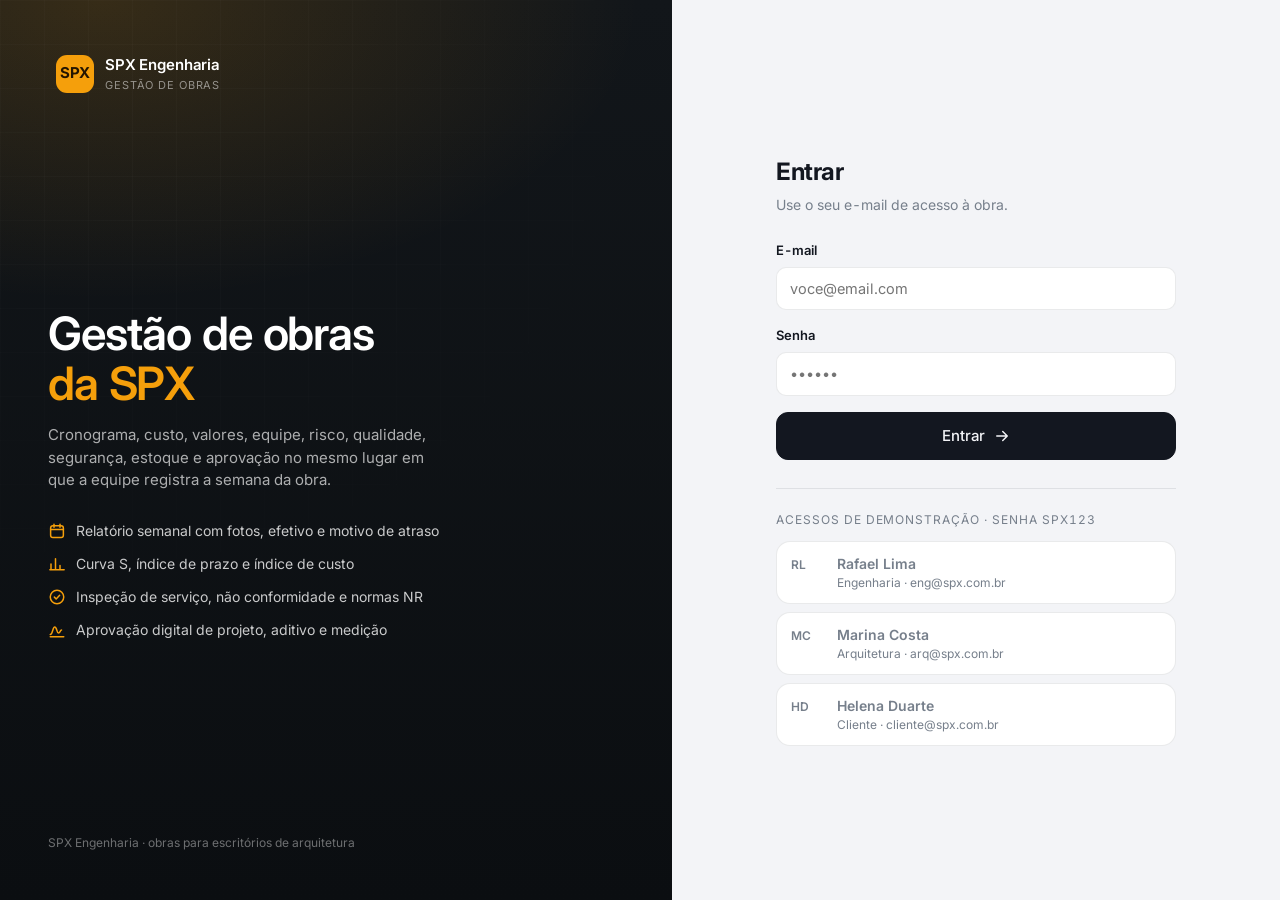
==== commit 9f2d05d6: "Assinatura de contratos e visto semanal do cliente O cliente assina pelo aparelho o contrato, a orde" ====
--- a/spx/index.html
+++ b/spx/index.html
@@ -37,6 +37,7 @@
 <script src="assets/js/mod-planejamento.js"></script>
 <script src="assets/js/mod-execucao.js"></script>
 <script src="assets/js/mod-suprimentos.js"></script>
+<script src="assets/js/mod-assinaturas.js"></script>
 <script src="assets/js/mod-financeiro.js"></script>
 <script src="assets/js/mod-gestao.js"></script>
 <script src="assets/js/app.js"></script>
--- a/spx/assets/css/app.css
+++ b/spx/assets/css/app.css
@@ -241,9 +241,10 @@
 .btn--block{width:100%}
 .btn:disabled{opacity:.5;cursor:not-allowed;transform:none}
 
-.card{background:var(--surface);border:1px solid var(--line);border-radius:var(--r-lg);padding:20px}
+.card{background:var(--surface);border:1px solid var(--line);border-radius:var(--r-lg);padding:20px;min-width:0}
+.card h2,.card h3,.card p,.card li{overflow-wrap:anywhere}
 .card--flat{box-shadow:none}
-.card__head{display:flex;align-items:center;gap:12px;margin-bottom:16px}
+.card__head{display:flex;align-items:center;gap:10px;margin-bottom:16px;flex-wrap:wrap}
 .card__head h2,.card__head h3{font-size:15px;font-weight:600;letter-spacing:-.01em;flex:1;min-width:0}
 .card__head .btn{margin-left:auto}
 
@@ -259,7 +260,7 @@
 .sec-t:first-child{margin-top:0}
 
 .tag{
-  display:inline-flex;align-items:center;gap:5px;font-size:11.5px;font-weight:600;
+  display:inline-flex;align-items:center;gap:5px;max-width:100%;font-size:11.5px;font-weight:600;
   padding:3px 9px;border-radius:99px;background:color-mix(in srgb, var(--ink) 6%, transparent);color:var(--ink-2);
   letter-spacing:.01em;white-space:nowrap;
 }
@@ -314,7 +315,8 @@
 .obra-card__h p{font-size:12.5px;color:var(--muted)}
 .obra-card__b{display:flex;align-items:center;gap:16px}
 .obra-card__meta{flex:1;display:grid;gap:9px;font-size:12.5px;color:var(--muted)}
-.obra-card__meta .row{display:flex;justify-content:space-between;gap:8px}
+.obra-card__meta .row{display:flex;justify-content:space-between;gap:10px;min-width:0}
+.obra-card__meta .row b{overflow-wrap:anywhere}
 .obra-card__meta b{color:var(--ink);font-weight:600}
 
 /* Timeline semanal */
@@ -468,7 +470,8 @@
 .modal{background:var(--surface);border-radius:var(--r-xl);width:min(560px,100%);box-shadow:var(--shadow-lg);max-height:90dvh;display:flex;flex-direction:column;margin:auto}
 .modal__h{padding:20px 22px 0;display:flex;align-items:center;gap:12px}
 .modal__h h3{font-size:17px;font-weight:600;letter-spacing:-.02em;flex:1}
-.modal__b{padding:18px 22px;overflow-y:auto}
+.modal__b{padding:18px 22px;overflow-y:auto;min-width:0}
+.modal__b h3,.modal__b p,.modal__b b{overflow-wrap:anywhere}
 .modal__f{padding:0 22px 20px;display:flex;gap:9px;justify-content:flex-end;flex-wrap:wrap}
 .x-btn{background:none;border:0;cursor:pointer;padding:6px;border-radius:8px;color:var(--muted)}
 .x-btn:hover{background:color-mix(in srgb, var(--ink) 6%, transparent)}
@@ -529,7 +532,7 @@
 
 /* ============================================================
    Celular em primeiro lugar: abas na base, folha deslizante,
-   grade de módulos — e os gráficos dos módulos de gestão.
+   grade de módulos e os gráficos dos módulos de gestão.
    ============================================================ */
 
 /* ─── barra de abas ───────────────────────────────────────── */
@@ -766,3 +769,30 @@
 .tema.is-on{border-color:var(--ink);box-shadow:0 0 0 2px color-mix(in srgb, var(--ink) 12%, transparent)}
 .tema__p{width:100%;height:34px;border-radius:9px;border:1px solid var(--line);overflow:hidden;display:flex}
 .tema__p i{flex:1}
+
+/* ─── contratos e assinaturas ─────────────────────────────── */
+.assin.is-assinado{border-color:color-mix(in srgb, var(--ok) 35%, transparent)}
+.clausulas{list-style:none;padding:0;margin:14px 0 0;display:grid;gap:9px}
+.clausulas li{display:flex;gap:9px;align-items:flex-start;font-size:13.5px;color:var(--ink-2);line-height:1.45}
+.clausulas svg{width:16px;height:16px;flex:none;margin-top:2px;stroke:var(--ok)}
+
+.carimbo{
+  display:flex;gap:12px;align-items:center;margin-top:14px;padding:13px;
+  border-radius:var(--r);background:var(--ok-soft);border:1px solid color-mix(in srgb, var(--ok) 28%, transparent);
+}
+.carimbo__i{width:36px;height:36px;border-radius:50%;flex:none;display:grid;place-items:center;background:var(--surface);color:var(--ok)}
+.carimbo b{display:block;font-size:13.5px;color:var(--ok-ink)}
+.carimbo span{display:block;font-size:12px;color:var(--ok-ink);opacity:.85}
+
+.comprovante{border:1px solid var(--line);border-radius:var(--r-lg);padding:18px;background:var(--surface-2)}
+.comprovante__t{font-size:11px;letter-spacing:.09em;text-transform:uppercase;color:var(--muted);margin-bottom:8px}
+.comprovante h3{font-size:15.5px;font-weight:600;letter-spacing:-.015em}
+.comprovante__f{font-size:11.5px;color:var(--muted);margin-top:14px;padding-top:12px;border-top:1px solid var(--line-2);line-height:1.5}
+
+.visto-barra{
+  display:flex;gap:12px;align-items:center;flex-wrap:wrap;margin-top:16px;padding:14px;
+  border-radius:var(--r-lg);background:var(--surface-2);border:1px solid var(--line);
+}
+.visto-barra__t{flex:1;min-width:180px}
+.visto-barra__t b{display:block;font-size:13.5px}
+.visto-barra__t span{display:block;font-size:12.5px;color:var(--muted);margin-top:2px}
